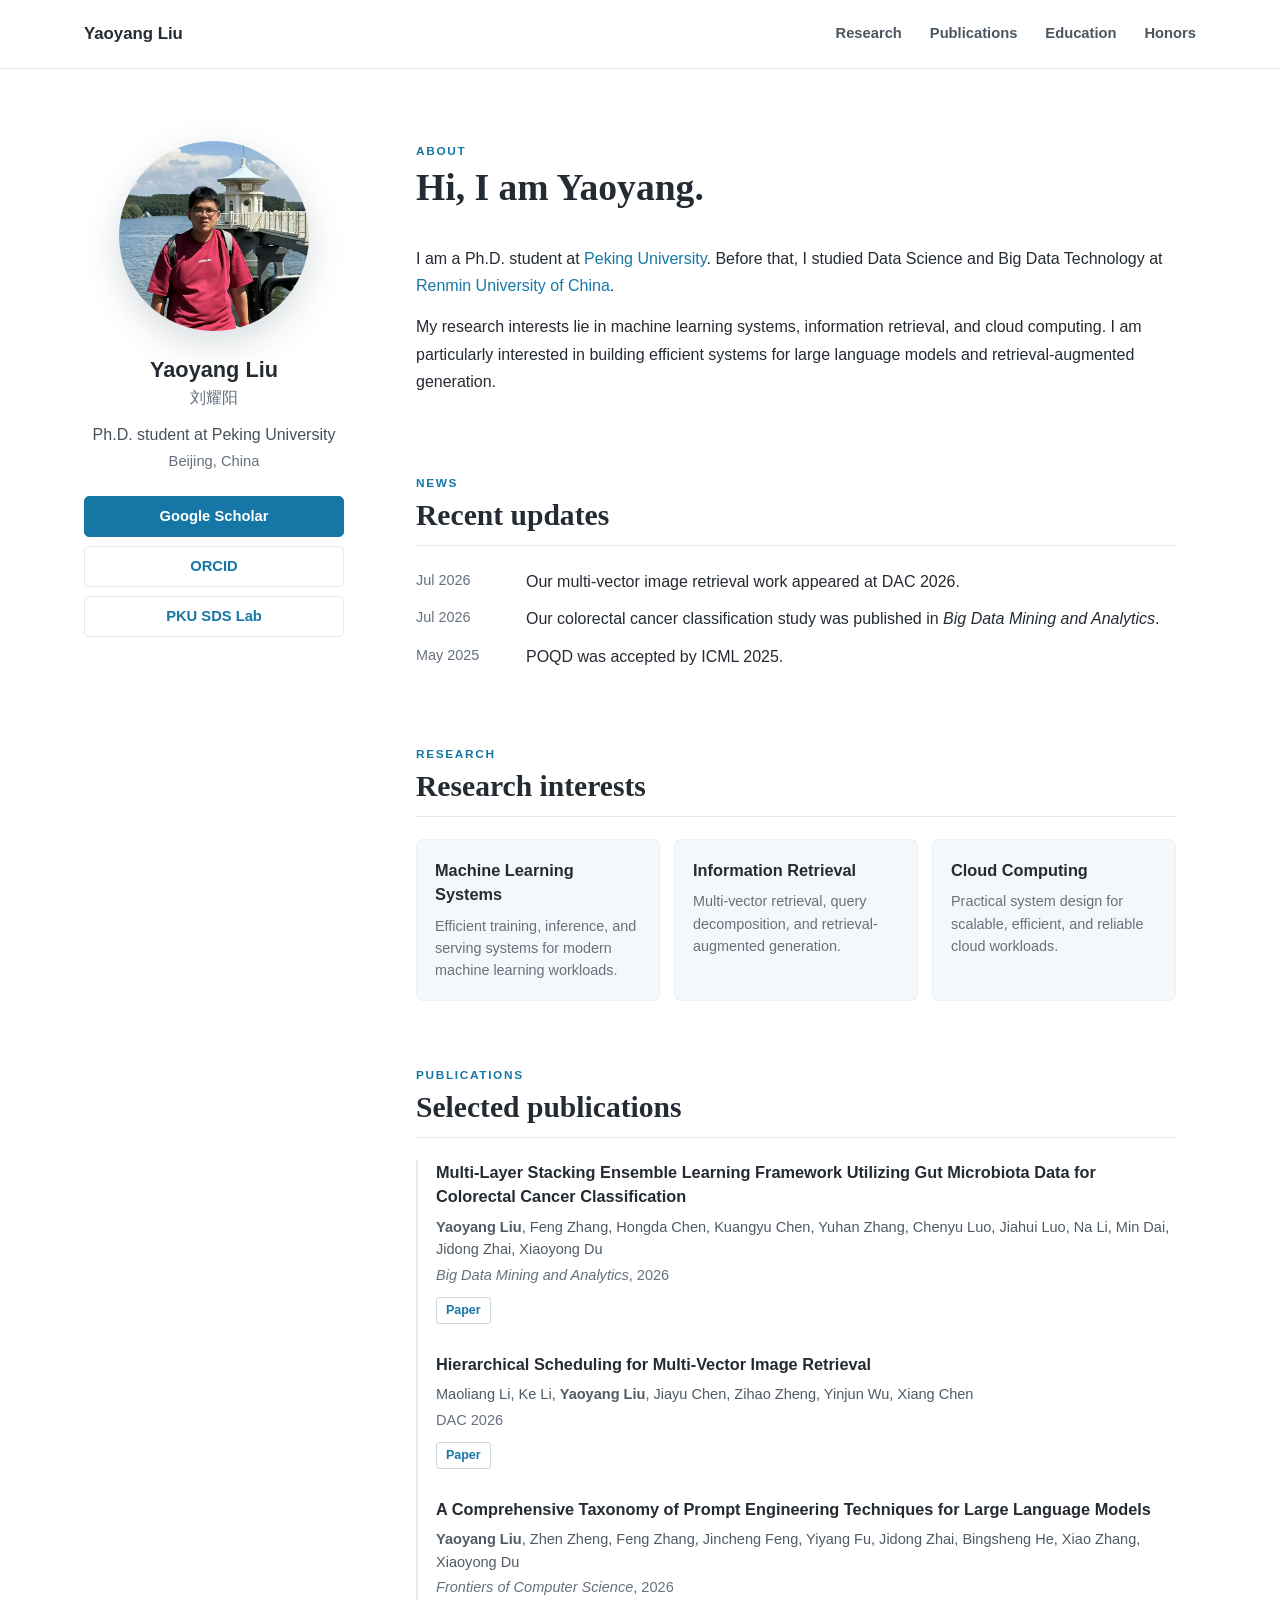
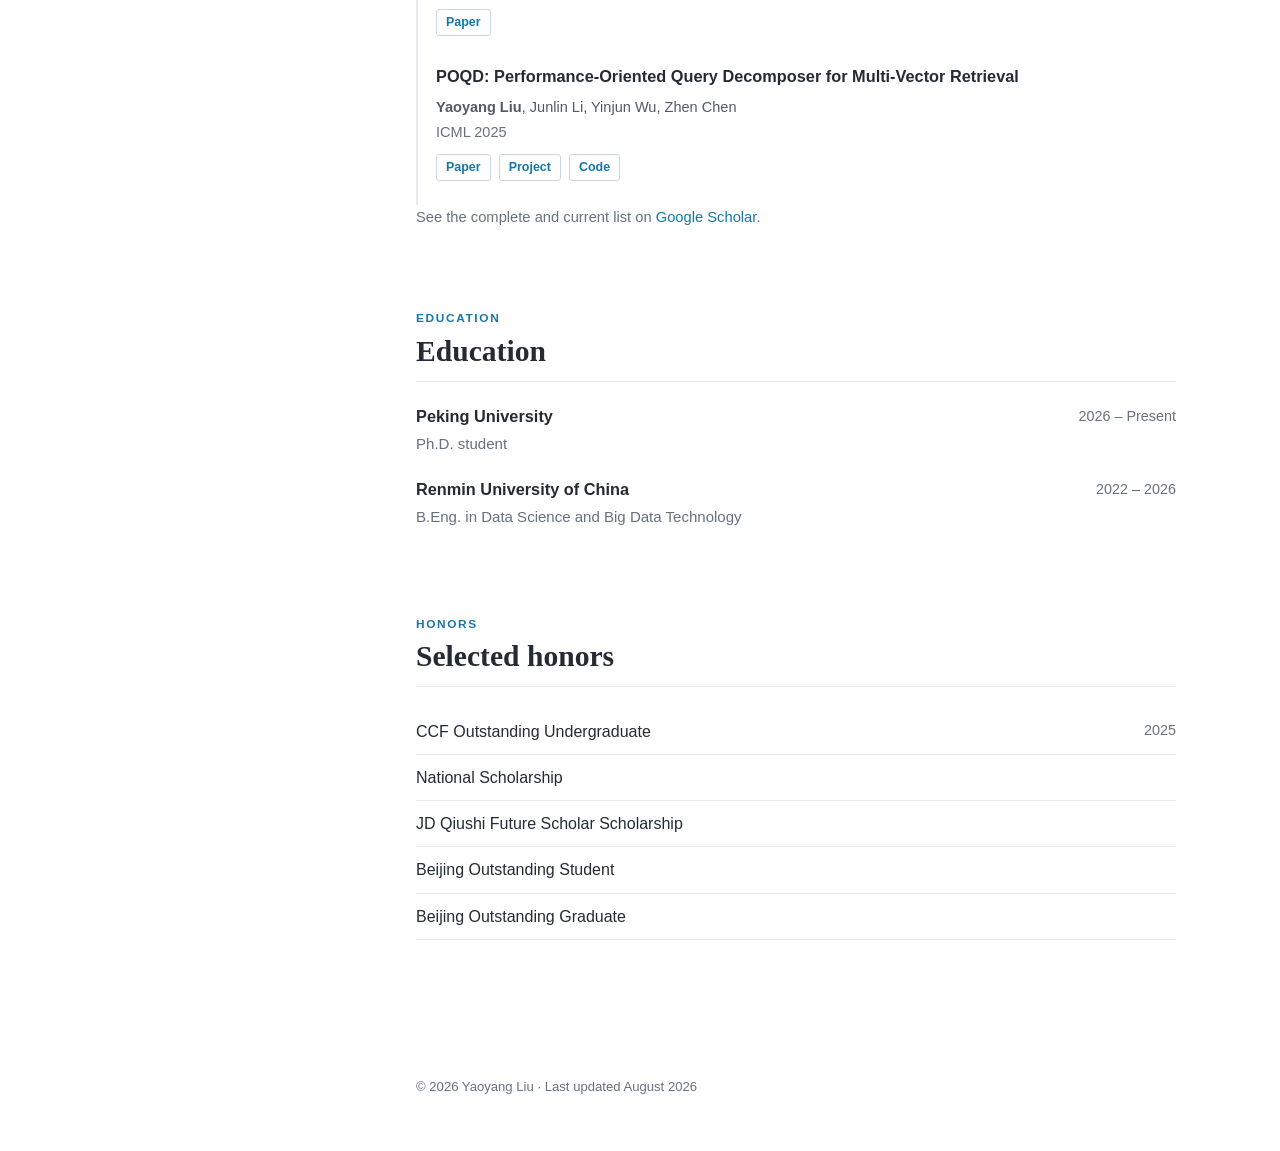
==== index.html @ af5ea815 "Add files via upload" ====
<!doctype html>
<html lang="en">
<head>
  <meta charset="utf-8">
  <meta name="viewport" content="width=device-width, initial-scale=1">
  <meta name="description" content="Yaoyang Liu — Ph.D. student at Peking University working on machine learning systems, information retrieval, and cloud computing.">
  <title>Yaoyang Liu</title>
  <link rel="stylesheet" href="styles.css">
</head>
<body>
  <a class="skip-link" href="#main">Skip to content</a>

  <header class="site-header">
    <nav class="nav" aria-label="Primary navigation">
      <a class="brand" href="#about">Yaoyang Liu</a>
      <div class="nav-links">
        <a href="#research">Research</a>
        <a href="#publications">Publications</a>
        <a href="#education">Education</a>
        <a href="#honors">Honors</a>
      </div>
    </nav>
  </header>

  <div class="layout">
    <aside class="profile" aria-label="Profile">
      <img class="avatar" src="assets/avatar.jpeg" alt="Portrait of Yaoyang Liu">
      <h1>Yaoyang Liu <span lang="zh-CN">刘耀阳</span></h1>
      <p class="role">Ph.D. student at Peking University</p>
      <p class="location">Beijing, China</p>

      <div class="profile-links">
        <a class="primary-link" href="https://scholar.google.com/citations?user=s6sKkKwAAAAJ&amp;hl=en" target="_blank" rel="noopener">Google Scholar</a>
        <a href="https://orcid.org/0009-0001-1572-9713" target="_blank" rel="noopener">ORCID</a>
        <a href="https://github.com/PKU-SDS-lab" target="_blank" rel="noopener">PKU SDS Lab</a>
      </div>
    </aside>

    <main id="main">
      <section id="about">
        <p class="eyebrow">About</p>
        <h2>Hi, I am Yaoyang.</h2>
        <p>
          I am a Ph.D. student at <a href="https://www.pku.edu.cn/" target="_blank" rel="noopener">Peking University</a>.
          Before that, I studied Data Science and Big Data Technology at
          <a href="https://www.ruc.edu.cn/" target="_blank" rel="noopener">Renmin University of China</a>.
        </p>
        <p>
          My research interests lie in machine learning systems, information retrieval, and cloud computing.
          I am particularly interested in building efficient systems for large language models and retrieval-augmented generation.
        </p>
      </section>

      <section id="news">
        <p class="eyebrow">News</p>
        <h2>Recent updates</h2>
        <ul class="news-list">
          <li><time datetime="2026-07">Jul 2026</time><span>Our multi-vector image retrieval work appeared at DAC 2026.</span></li>
          <li><time datetime="2026-07">Jul 2026</time><span>Our colorectal cancer classification study was published in <em>Big Data Mining and Analytics</em>.</span></li>
          <li><time datetime="2025-05">May 2025</time><span>POQD was accepted by ICML 2025.</span></li>
        </ul>
      </section>

      <section id="research">
        <p class="eyebrow">Research</p>
        <h2>Research interests</h2>
        <div class="interest-grid">
          <article>
            <h3>Machine Learning Systems</h3>
            <p>Efficient training, inference, and serving systems for modern machine learning workloads.</p>
          </article>
          <article>
            <h3>Information Retrieval</h3>
            <p>Multi-vector retrieval, query decomposition, and retrieval-augmented generation.</p>
          </article>
          <article>
            <h3>Cloud Computing</h3>
            <p>Practical system design for scalable, efficient, and reliable cloud workloads.</p>
          </article>
        </div>
      </section>

      <section id="publications">
        <p class="eyebrow">Publications</p>
        <h2>Selected publications</h2>

        <article class="publication">
          <h3>Multi-Layer Stacking Ensemble Learning Framework Utilizing Gut Microbiota Data for Colorectal Cancer Classification</h3>
          <p class="authors"><strong>Yaoyang Liu</strong>, Feng Zhang, Hongda Chen, Kuangyu Chen, Yuhan Zhang, Chenyu Luo, Jiahui Luo, Na Li, Min Dai, Jidong Zhai, Xiaoyong Du</p>
          <p class="venue"><em>Big Data Mining and Analytics</em>, 2026</p>
          <div class="paper-links">
            <a href="https://doi.org/10.26599/BDMA.2025.9020088" target="_blank" rel="noopener">Paper</a>
          </div>
        </article>

        <article class="publication">
          <h3>Hierarchical Scheduling for Multi-Vector Image Retrieval</h3>
          <p class="authors">Maoliang Li, Ke Li, <strong>Yaoyang Liu</strong>, Jiayu Chen, Zihao Zheng, Yinjun Wu, Xiang Chen</p>
          <p class="venue">DAC 2026</p>
          <div class="paper-links">
            <a href="https://arxiv.org/abs/2510.08976" target="_blank" rel="noopener">Paper</a>
          </div>
        </article>

        <article class="publication">
          <h3>A Comprehensive Taxonomy of Prompt Engineering Techniques for Large Language Models</h3>
          <p class="authors"><strong>Yaoyang Liu</strong>, Zhen Zheng, Feng Zhang, Jincheng Feng, Yiyang Fu, Jidong Zhai, Bingsheng He, Xiao Zhang, Xiaoyong Du</p>
          <p class="venue"><em>Frontiers of Computer Science</em>, 2026</p>
          <div class="paper-links">
            <a href="https://doi.org/10.1007/s11704-025-50058-z" target="_blank" rel="noopener">Paper</a>
          </div>
        </article>

        <article class="publication">
          <h3>POQD: Performance-Oriented Query Decomposer for Multi-Vector Retrieval</h3>
          <p class="authors"><strong>Yaoyang Liu</strong>, Junlin Li, Yinjun Wu, Zhen Chen</p>
          <p class="venue">ICML 2025</p>
          <div class="paper-links">
            <a href="https://arxiv.org/abs/2505.19189" target="_blank" rel="noopener">Paper</a>
            <a href="https://pku-sds-lab.github.io/POQD/" target="_blank" rel="noopener">Project</a>
            <a href="https://github.com/PKU-SDS-lab/POQD-ICML25" target="_blank" rel="noopener">Code</a>
          </div>
        </article>

        <p class="all-publications">
          See the complete and current list on
          <a href="https://scholar.google.com/citations?user=s6sKkKwAAAAJ&amp;hl=en" target="_blank" rel="noopener">Google Scholar</a>.
        </p>
      </section>

      <section id="education">
        <p class="eyebrow">Education</p>
        <h2>Education</h2>
        <div class="timeline">
          <article>
            <div>
              <h3>Peking University</h3>
              <p>Ph.D. student</p>
            </div>
            <time>2026 – Present</time>
          </article>
          <article>
            <div>
              <h3>Renmin University of China</h3>
              <p>B.Eng. in Data Science and Big Data Technology</p>
            </div>
            <time>2022 – 2026</time>
          </article>
        </div>
      </section>

      <section id="honors">
        <p class="eyebrow">Honors</p>
        <h2>Selected honors</h2>
        <ul class="honor-list">
          <li><span>CCF Outstanding Undergraduate</span><time>2025</time></li>
          <li><span>National Scholarship</span></li>
          <li><span>JD Qiushi Future Scholar Scholarship</span></li>
          <li><span>Beijing Outstanding Student</span></li>
          <li><span>Beijing Outstanding Graduate</span></li>
        </ul>
      </section>
    </main>
  </div>

  <footer>
    <p>© 2026 Yaoyang Liu · Last updated August 2026</p>
  </footer>
</body>
</html>
---- styles.css ----
:root {
  --accent: #1677a6;
  --accent-dark: #0d587d;
  --ink: #252b32;
  --muted: #66717d;
  --line: #e5e9ed;
  --soft: #f5f8fa;
  --page: #ffffff;
  --width: 1160px;
}

* {
  box-sizing: border-box;
}

html {
  scroll-behavior: smooth;
  scroll-padding-top: 90px;
}

body {
  margin: 0;
  color: var(--ink);
  background: var(--page);
  font-family: -apple-system, BlinkMacSystemFont, "Segoe UI", Roboto, Helvetica, Arial, sans-serif;
  font-size: 16px;
  line-height: 1.7;
}

a {
  color: var(--accent);
  text-decoration: none;
}

a:hover,
a:focus-visible {
  color: var(--accent-dark);
  text-decoration: underline;
}

.skip-link {
  position: fixed;
  top: -60px;
  left: 16px;
  z-index: 20;
  padding: 8px 14px;
  color: #fff;
  background: var(--ink);
  border-radius: 4px;
}

.skip-link:focus {
  top: 12px;
}

.site-header {
  position: sticky;
  top: 0;
  z-index: 10;
  background: rgba(255, 255, 255, 0.96);
  border-bottom: 1px solid var(--line);
  backdrop-filter: blur(10px);
}

.nav {
  display: flex;
  align-items: center;
  justify-content: space-between;
  max-width: var(--width);
  min-height: 68px;
  margin: 0 auto;
  padding: 0 24px;
}

.brand {
  color: var(--ink);
  font-size: 1.05rem;
  font-weight: 700;
}

.brand:hover {
  color: var(--accent);
  text-decoration: none;
}

.nav-links {
  display: flex;
  gap: 28px;
}

.nav-links a {
  color: #4b5660;
  font-size: 0.92rem;
  font-weight: 600;
}

.layout {
  display: grid;
  grid-template-columns: 260px minmax(0, 1fr);
  gap: 72px;
  max-width: var(--width);
  margin: 0 auto;
  padding: 72px 24px 40px;
}

.profile {
  position: sticky;
  top: 116px;
  align-self: start;
  text-align: center;
}

.avatar {
  display: block;
  width: 190px;
  height: 190px;
  margin: 0 auto 24px;
  object-fit: cover;
  object-position: center 28%;
  border-radius: 50%;
  box-shadow: 0 12px 36px rgba(31, 60, 80, 0.18);
}

.profile h1 {
  margin: 0;
  font-size: 1.36rem;
  line-height: 1.35;
}

.profile h1 span {
  display: block;
  margin-top: 3px;
  color: var(--muted);
  font-size: 1rem;
  font-weight: 500;
}

.role {
  margin: 14px 0 2px;
  color: #46515c;
  line-height: 1.5;
}

.location {
  margin: 0 0 22px;
  color: var(--muted);
  font-size: 0.92rem;
}

.profile-links {
  display: grid;
  gap: 9px;
}

.profile-links a {
  padding: 7px 12px;
  border: 1px solid var(--line);
  border-radius: 5px;
  font-size: 0.92rem;
  font-weight: 600;
}

.profile-links a:hover {
  background: var(--soft);
  text-decoration: none;
}

.profile-links .primary-link {
  color: #fff;
  background: var(--accent);
  border-color: var(--accent);
}

.profile-links .primary-link:hover {
  color: #fff;
  background: var(--accent-dark);
}

main {
  min-width: 0;
  max-width: 760px;
}

section {
  padding: 0 0 58px;
}

section + section {
  padding-top: 6px;
}

.eyebrow {
  margin: 0 0 4px;
  color: var(--accent);
  font-size: 0.74rem;
  font-weight: 800;
  letter-spacing: 0.14em;
  text-transform: uppercase;
}

h2 {
  margin: 0 0 22px;
  padding-bottom: 11px;
  border-bottom: 1px solid var(--line);
  font-family: Georgia, "Times New Roman", serif;
  font-size: 1.85rem;
  font-weight: 600;
  line-height: 1.25;
}

h3 {
  margin: 0;
  color: var(--ink);
  font-size: 1.02rem;
  line-height: 1.5;
}

main > section:first-child h2 {
  border-bottom: 0;
  font-size: 2.35rem;
}

main p {
  margin: 0 0 14px;
}

.news-list,
.honor-list {
  margin: 0;
  padding: 0;
  list-style: none;
}

.news-list li {
  display: grid;
  grid-template-columns: 92px 1fr;
  gap: 18px;
  margin-bottom: 10px;
}

.news-list time,
.timeline time,
.honor-list time {
  color: var(--muted);
  font-size: 0.9rem;
  white-space: nowrap;
}

.interest-grid {
  display: grid;
  grid-template-columns: repeat(3, 1fr);
  gap: 14px;
}

.interest-grid article {
  padding: 18px;
  background: var(--soft);
  border: 1px solid #edf0f2;
  border-radius: 7px;
}

.interest-grid p {
  margin: 8px 0 0;
  color: var(--muted);
  font-size: 0.9rem;
  line-height: 1.55;
}

.publication {
  padding: 0 0 24px 18px;
  border-left: 2px solid var(--line);
}

.publication + .publication {
  padding-top: 4px;
}

.publication:hover {
  border-left-color: var(--accent);
}

.authors {
  margin: 7px 0 2px;
  color: #505b65;
  font-size: 0.91rem;
  line-height: 1.55;
}

.venue {
  margin: 0;
  color: var(--muted);
  font-size: 0.91rem;
}

.paper-links {
  display: flex;
  gap: 8px;
  margin-top: 9px;
}

.paper-links a {
  padding: 2px 9px;
  border: 1px solid #cbd8df;
  border-radius: 3px;
  font-size: 0.78rem;
  font-weight: 700;
}

.paper-links a:hover {
  background: var(--soft);
  text-decoration: none;
}

.all-publications {
  color: var(--muted);
  font-size: 0.92rem;
}

.timeline article {
  display: flex;
  justify-content: space-between;
  gap: 24px;
  padding: 0 0 20px;
}

.timeline p {
  margin: 3px 0 0;
  color: var(--muted);
  font-size: 0.94rem;
}

.honor-list li {
  display: flex;
  justify-content: space-between;
  gap: 20px;
  padding: 9px 0;
  border-bottom: 1px solid var(--line);
}

footer {
  max-width: var(--width);
  margin: 0 auto;
  padding: 25px 24px 40px 356px;
  color: var(--muted);
  font-size: 0.82rem;
}

@media (max-width: 850px) {
  .nav {
    align-items: flex-start;
    gap: 12px;
    padding-top: 18px;
    padding-bottom: 16px;
  }

  .nav-links {
    flex-wrap: wrap;
    justify-content: flex-end;
    gap: 8px 18px;
  }

  .layout {
    grid-template-columns: 1fr;
    gap: 54px;
    padding-top: 48px;
  }

  .profile {
    position: static;
    max-width: 310px;
    margin: 0 auto;
  }

  main {
    max-width: none;
  }

  footer {
    padding-left: 24px;
    text-align: center;
  }
}

@media (max-width: 620px) {
  html {
    scroll-padding-top: 135px;
  }

  .nav {
    display: block;
  }

  .nav-links {
    justify-content: flex-start;
    margin-top: 10px;
  }

  .layout {
    padding-right: 18px;
    padding-left: 18px;
  }

  .interest-grid {
    grid-template-columns: 1fr;
  }

  .news-list li {
    grid-template-columns: 1fr;
    gap: 0;
    margin-bottom: 16px;
  }

  .timeline article,
  .honor-list li {
    display: block;
  }

  .timeline time,
  .honor-list time {
    display: block;
    margin-top: 3px;
  }
}
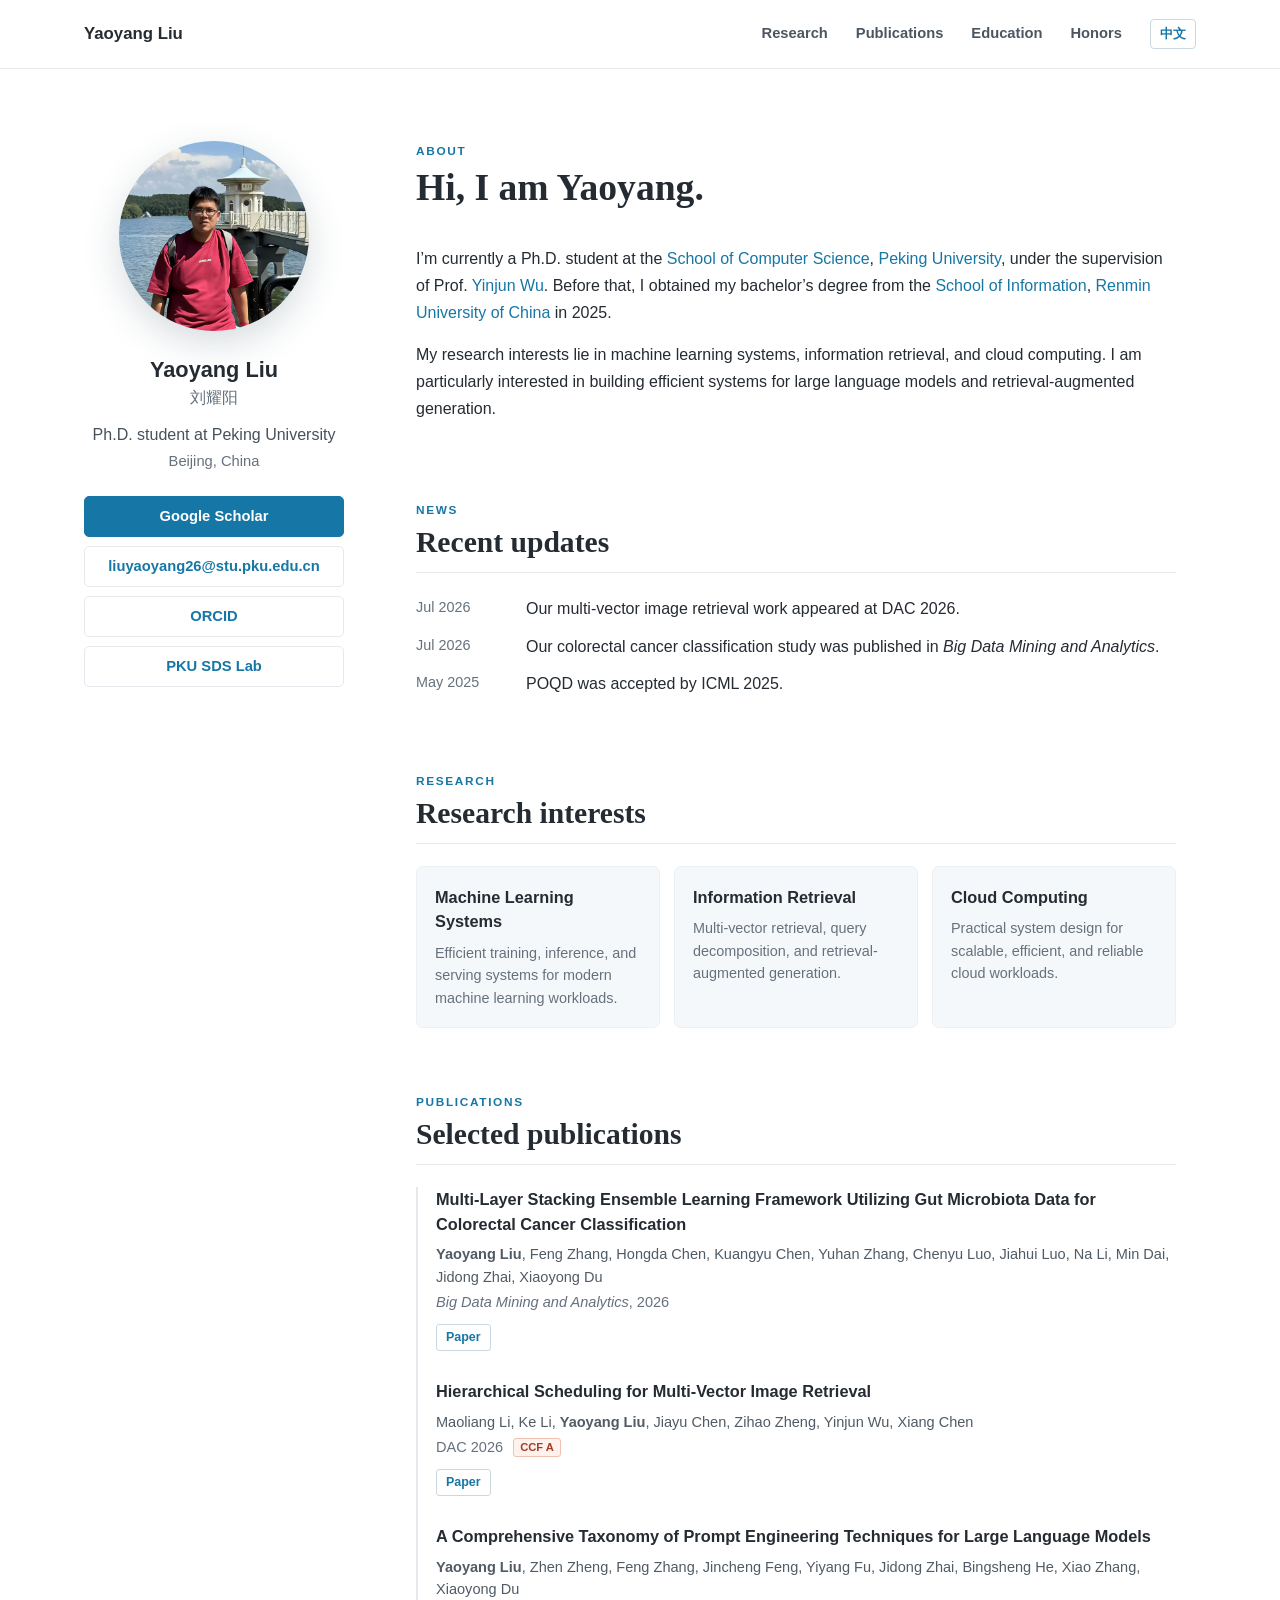
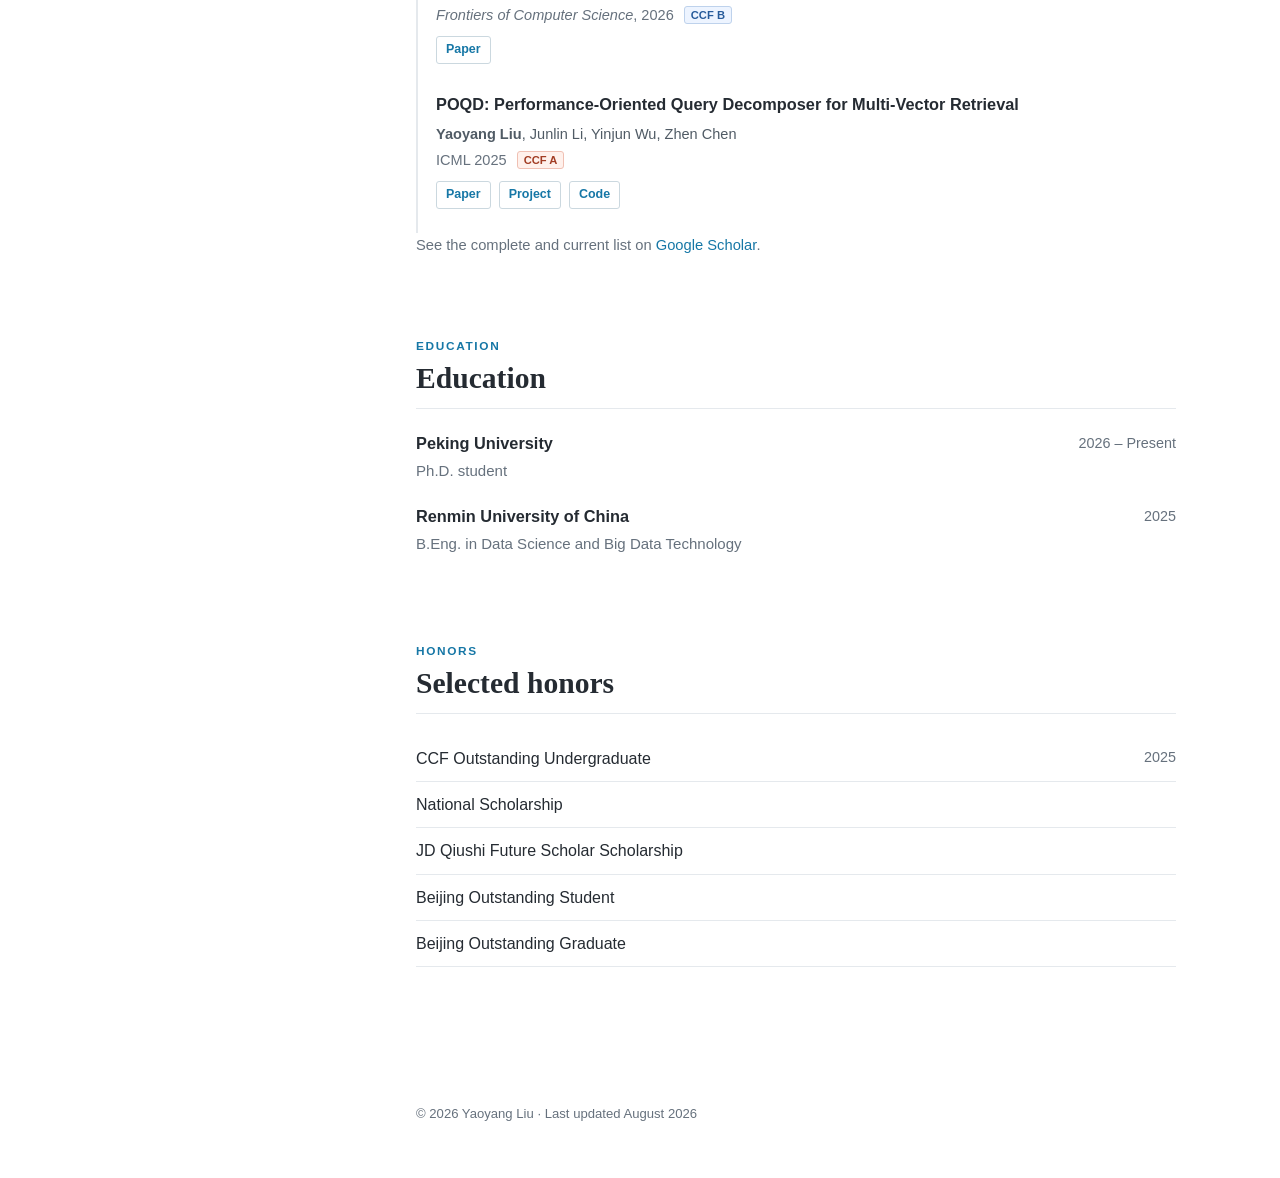
==== commit 7323e120: "Add files via upload" ====
--- a/index.html
+++ b/index.html
@@ -3,21 +3,61 @@
 <head>
   <meta charset="utf-8">
   <meta name="viewport" content="width=device-width, initial-scale=1">
-  <meta name="description" content="Yaoyang Liu — Ph.D. student at Peking University working on machine learning systems, information retrieval, and cloud computing.">
-  <title>Yaoyang Liu</title>
+  <meta name="description" content="Yaoyang Liu (刘耀阳) is a Ph.D. student at Peking University, supervised by Prof. Yinjun Wu, researching machine learning systems, information retrieval, RAG, and cloud computing.">
+  <meta name="robots" content="index, follow">
+  <link rel="canonical" href="https://liuyaoyang04.github.io/">
+  <meta property="og:type" content="profile">
+  <meta property="og:title" content="Yaoyang Liu (刘耀阳) | Peking University">
+  <meta property="og:description" content="Ph.D. student at Peking University, supervised by Prof. Yinjun Wu, researching machine learning systems, information retrieval, RAG, and cloud computing.">
+  <meta property="og:url" content="https://liuyaoyang04.github.io/">
+  <meta property="og:image" content="https://liuyaoyang04.github.io/assets/avatar.jpeg">
+  <meta name="twitter:card" content="summary">
+  <title>Yaoyang Liu (刘耀阳) | Peking University</title>
   <link rel="stylesheet" href="styles.css">
+  <script type="application/ld+json">
+  {
+    "@context": "https://schema.org",
+    "@type": "ProfilePage",
+    "dateCreated": "2026-08-21",
+    "dateModified": "2026-08-21",
+    "mainEntity": {
+      "@type": "Person",
+      "name": "Yaoyang Liu",
+      "alternateName": "刘耀阳",
+      "url": "https://liuyaoyang04.github.io/",
+      "image": "https://liuyaoyang04.github.io/assets/avatar.jpeg",
+      "description": "Ph.D. student at Peking University, supervised by Prof. Yinjun Wu, researching machine learning systems, information retrieval, RAG, and cloud computing.",
+      "email": "liuyaoyang26@stu.pku.edu.cn",
+      "affiliation": {
+        "@type": "CollegeOrUniversity",
+        "name": "Peking University",
+        "url": "https://www.pku.edu.cn/"
+      },
+      "alumniOf": {
+        "@type": "CollegeOrUniversity",
+        "name": "Renmin University of China",
+        "url": "https://www.ruc.edu.cn/"
+      },
+      "sameAs": [
+        "https://scholar.google.com/citations?user=s6sKkKwAAAAJ",
+        "https://orcid.org/0009-0001-1572-9713"
+      ]
+    }
+  }
+  </script>
 </head>
 <body>
-  <a class="skip-link" href="#main">Skip to content</a>
+  <a class="skip-link" href="#main" data-zh="跳到正文">Skip to content</a>
 
   <header class="site-header">
     <nav class="nav" aria-label="Primary navigation">
       <a class="brand" href="#about">Yaoyang Liu</a>
       <div class="nav-links">
-        <a href="#research">Research</a>
-        <a href="#publications">Publications</a>
-        <a href="#education">Education</a>
-        <a href="#honors">Honors</a>
+        <a href="#research" data-zh="研究">Research</a>
+        <a href="#publications" data-zh="论文">Publications</a>
+        <a href="#education" data-zh="教育经历">Education</a>
+        <a href="#honors" data-zh="荣誉">Honors</a>
+        <button id="language-toggle" class="language-toggle" type="button" aria-label="切换到中文">中文</button>
       </div>
     </nav>
   </header>
@@ -26,145 +66,178 @@
     <aside class="profile" aria-label="Profile">
       <img class="avatar" src="assets/avatar.jpeg" alt="Portrait of Yaoyang Liu">
       <h1>Yaoyang Liu <span lang="zh-CN">刘耀阳</span></h1>
-      <p class="role">Ph.D. student at Peking University</p>
-      <p class="location">Beijing, China</p>
+      <p class="role" data-zh="北京大学博士研究生">Ph.D. student at Peking University</p>
+      <p class="location" data-zh="中国 · 北京">Beijing, China</p>
 
       <div class="profile-links">
         <a class="primary-link" href="https://scholar.google.com/citations?user=s6sKkKwAAAAJ&amp;hl=en" target="_blank" rel="noopener">Google Scholar</a>
+        <a href="mailto:liuyaoyang26@stu.pku.edu.cn">liuyaoyang26@stu.pku.edu.cn</a>
         <a href="https://orcid.org/0009-0001-1572-9713" target="_blank" rel="noopener">ORCID</a>
-        <a href="https://github.com/PKU-SDS-lab" target="_blank" rel="noopener">PKU SDS Lab</a>
+        <a href="https://github.com/PKU-SDS-lab" target="_blank" rel="noopener" data-zh="北大 SDS 实验室">PKU SDS Lab</a>
       </div>
     </aside>
 
     <main id="main">
       <section id="about">
-        <p class="eyebrow">About</p>
-        <h2>Hi, I am Yaoyang.</h2>
-        <p>
-          I am a Ph.D. student at <a href="https://www.pku.edu.cn/" target="_blank" rel="noopener">Peking University</a>.
-          Before that, I studied Data Science and Big Data Technology at
-          <a href="https://www.ruc.edu.cn/" target="_blank" rel="noopener">Renmin University of China</a>.
-        </p>
-        <p>
-          My research interests lie in machine learning systems, information retrieval, and cloud computing.
-          I am particularly interested in building efficient systems for large language models and retrieval-augmented generation.
-        </p>
+        <p class="eyebrow" data-zh="简介">About</p>
+        <h2 data-zh="你好，我是刘耀阳。">Hi, I am Yaoyang.</h2>
+        <div data-lang="en">
+          <p>
+            I’m currently a Ph.D. student at the <a href="https://cs.pku.edu.cn/" target="_blank" rel="noopener">School of Computer Science</a>,
+            <a href="https://www.pku.edu.cn/" target="_blank" rel="noopener">Peking University</a>, under the supervision of Prof.
+            <a href="https://wuyinjun-1993.github.io/" target="_blank" rel="noopener">Yinjun Wu</a>.
+            Before that, I obtained my bachelor’s degree from the <a href="http://info.ruc.edu.cn/index.htm" target="_blank" rel="noopener">School of Information</a>,
+            <a href="https://en.ruc.edu.cn/" target="_blank" rel="noopener">Renmin University of China</a> in 2025.
+          </p>
+          <p>
+            My research interests lie in machine learning systems, information retrieval, and cloud computing.
+            I am particularly interested in building efficient systems for large language models and retrieval-augmented generation.
+          </p>
+        </div>
+        <div data-lang="zh" hidden>
+          <p>
+            我目前是<a href="https://www.pku.edu.cn/" target="_blank" rel="noopener">北京大学</a><a href="https://cs.pku.edu.cn/" target="_blank" rel="noopener">计算机学院</a>博士研究生，
+            导师为<a href="https://wuyinjun-1993.github.io/" target="_blank" rel="noopener">吴垠鋆教授</a>。
+            此前，我于 2025 年在<a href="http://info.ruc.edu.cn/index.htm" target="_blank" rel="noopener">中国人民大学信息学院</a>获得学士学位。
+          </p>
+          <p>我的研究兴趣包括机器学习系统、信息检索和云计算，尤其关注大语言模型与检索增强生成系统的高效设计。</p>
+        </div>
       </section>
 
       <section id="news">
-        <p class="eyebrow">News</p>
-        <h2>Recent updates</h2>
+        <p class="eyebrow" data-zh="动态">News</p>
+        <h2 data-zh="近期动态">Recent updates</h2>
         <ul class="news-list">
-          <li><time datetime="2026-07">Jul 2026</time><span>Our multi-vector image retrieval work appeared at DAC 2026.</span></li>
-          <li><time datetime="2026-07">Jul 2026</time><span>Our colorectal cancer classification study was published in <em>Big Data Mining and Analytics</em>.</span></li>
-          <li><time datetime="2025-05">May 2025</time><span>POQD was accepted by ICML 2025.</span></li>
+          <li><time datetime="2026-07" data-zh="2026 年 7 月">Jul 2026</time><span data-zh="多向量图像检索工作发表于 DAC 2026。">Our multi-vector image retrieval work appeared at DAC 2026.</span></li>
+          <li><time datetime="2026-07" data-zh="2026 年 7 月">Jul 2026</time><span data-zh="结直肠癌分类研究发表于《Big Data Mining and Analytics》。">Our colorectal cancer classification study was published in <em>Big Data Mining and Analytics</em>.</span></li>
+          <li><time datetime="2025-05" data-zh="2025 年 5 月">May 2025</time><span data-zh="POQD 被 ICML 2025 接收。">POQD was accepted by ICML 2025.</span></li>
         </ul>
       </section>
 
       <section id="research">
-        <p class="eyebrow">Research</p>
-        <h2>Research interests</h2>
+        <p class="eyebrow" data-zh="研究">Research</p>
+        <h2 data-zh="研究方向">Research interests</h2>
         <div class="interest-grid">
           <article>
-            <h3>Machine Learning Systems</h3>
-            <p>Efficient training, inference, and serving systems for modern machine learning workloads.</p>
-          </article>
-          <article>
-            <h3>Information Retrieval</h3>
-            <p>Multi-vector retrieval, query decomposition, and retrieval-augmented generation.</p>
-          </article>
-          <article>
-            <h3>Cloud Computing</h3>
-            <p>Practical system design for scalable, efficient, and reliable cloud workloads.</p>
+            <h3 data-zh="机器学习系统">Machine Learning Systems</h3>
+            <p data-zh="面向现代机器学习工作负载的高效训练、推理与服务系统。">Efficient training, inference, and serving systems for modern machine learning workloads.</p>
+          </article>
+          <article>
+            <h3 data-zh="信息检索">Information Retrieval</h3>
+            <p data-zh="多向量检索、查询分解与检索增强生成。">Multi-vector retrieval, query decomposition, and retrieval-augmented generation.</p>
+          </article>
+          <article>
+            <h3 data-zh="云计算">Cloud Computing</h3>
+            <p data-zh="面向可扩展、高效且可靠云工作负载的实用系统设计。">Practical system design for scalable, efficient, and reliable cloud workloads.</p>
           </article>
         </div>
       </section>
 
       <section id="publications">
-        <p class="eyebrow">Publications</p>
-        <h2>Selected publications</h2>
+        <p class="eyebrow" data-zh="学术论文">Publications</p>
+        <h2 data-zh="代表性论文">Selected publications</h2>
 
         <article class="publication">
           <h3>Multi-Layer Stacking Ensemble Learning Framework Utilizing Gut Microbiota Data for Colorectal Cancer Classification</h3>
           <p class="authors"><strong>Yaoyang Liu</strong>, Feng Zhang, Hongda Chen, Kuangyu Chen, Yuhan Zhang, Chenyu Luo, Jiahui Luo, Na Li, Min Dai, Jidong Zhai, Xiaoyong Du</p>
           <p class="venue"><em>Big Data Mining and Analytics</em>, 2026</p>
           <div class="paper-links">
-            <a href="https://doi.org/10.26599/BDMA.2025.9020088" target="_blank" rel="noopener">Paper</a>
+            <a href="https://doi.org/10.26599/BDMA.2025.9020088" target="_blank" rel="noopener" data-zh="论文">Paper</a>
           </div>
         </article>
 
         <article class="publication">
           <h3>Hierarchical Scheduling for Multi-Vector Image Retrieval</h3>
           <p class="authors">Maoliang Li, Ke Li, <strong>Yaoyang Liu</strong>, Jiayu Chen, Zihao Zheng, Yinjun Wu, Xiang Chen</p>
-          <p class="venue">DAC 2026</p>
-          <div class="paper-links">
-            <a href="https://arxiv.org/abs/2510.08976" target="_blank" rel="noopener">Paper</a>
+          <p class="venue">DAC 2026 <span class="ccf-badge ccf-a">CCF A</span></p>
+          <div class="paper-links">
+            <a href="https://arxiv.org/abs/2510.08976" target="_blank" rel="noopener" data-zh="论文">Paper</a>
           </div>
         </article>
 
         <article class="publication">
           <h3>A Comprehensive Taxonomy of Prompt Engineering Techniques for Large Language Models</h3>
           <p class="authors"><strong>Yaoyang Liu</strong>, Zhen Zheng, Feng Zhang, Jincheng Feng, Yiyang Fu, Jidong Zhai, Bingsheng He, Xiao Zhang, Xiaoyong Du</p>
-          <p class="venue"><em>Frontiers of Computer Science</em>, 2026</p>
-          <div class="paper-links">
-            <a href="https://doi.org/10.1007/s11704-025-50058-z" target="_blank" rel="noopener">Paper</a>
+          <p class="venue"><em>Frontiers of Computer Science</em>, 2026 <span class="ccf-badge ccf-b">CCF B</span></p>
+          <div class="paper-links">
+            <a href="https://doi.org/10.1007/s11704-025-50058-z" target="_blank" rel="noopener" data-zh="论文">Paper</a>
           </div>
         </article>
 
         <article class="publication">
           <h3>POQD: Performance-Oriented Query Decomposer for Multi-Vector Retrieval</h3>
           <p class="authors"><strong>Yaoyang Liu</strong>, Junlin Li, Yinjun Wu, Zhen Chen</p>
-          <p class="venue">ICML 2025</p>
-          <div class="paper-links">
-            <a href="https://arxiv.org/abs/2505.19189" target="_blank" rel="noopener">Paper</a>
-            <a href="https://pku-sds-lab.github.io/POQD/" target="_blank" rel="noopener">Project</a>
-            <a href="https://github.com/PKU-SDS-lab/POQD-ICML25" target="_blank" rel="noopener">Code</a>
+          <p class="venue">ICML 2025 <span class="ccf-badge ccf-a">CCF A</span></p>
+          <div class="paper-links">
+            <a href="https://arxiv.org/abs/2505.19189" target="_blank" rel="noopener" data-zh="论文">Paper</a>
+            <a href="https://pku-sds-lab.github.io/POQD/" target="_blank" rel="noopener" data-zh="项目">Project</a>
+            <a href="https://github.com/PKU-SDS-lab/POQD-ICML25" target="_blank" rel="noopener" data-zh="代码">Code</a>
           </div>
         </article>
 
         <p class="all-publications">
-          See the complete and current list on
-          <a href="https://scholar.google.com/citations?user=s6sKkKwAAAAJ&amp;hl=en" target="_blank" rel="noopener">Google Scholar</a>.
+          <span data-lang="en">See the complete and current list on <a href="https://scholar.google.com/citations?user=s6sKkKwAAAAJ&amp;hl=en" target="_blank" rel="noopener">Google Scholar</a>.</span>
+          <span data-lang="zh" hidden>完整且最新的论文列表请见 <a href="https://scholar.google.com/citations?user=s6sKkKwAAAAJ&amp;hl=zh-CN" target="_blank" rel="noopener">Google Scholar</a>。</span>
         </p>
       </section>
 
       <section id="education">
-        <p class="eyebrow">Education</p>
-        <h2>Education</h2>
+        <p class="eyebrow" data-zh="教育经历">Education</p>
+        <h2 data-zh="教育经历">Education</h2>
         <div class="timeline">
           <article>
             <div>
-              <h3>Peking University</h3>
-              <p>Ph.D. student</p>
+              <h3 data-zh="北京大学">Peking University</h3>
+              <p data-zh="博士研究生">Ph.D. student</p>
             </div>
-            <time>2026 – Present</time>
+            <time data-zh="2026 – 至今">2026 – Present</time>
           </article>
           <article>
             <div>
-              <h3>Renmin University of China</h3>
-              <p>B.Eng. in Data Science and Big Data Technology</p>
+              <h3 data-zh="中国人民大学">Renmin University of China</h3>
+              <p data-zh="数据科学与大数据技术工学学士">B.Eng. in Data Science and Big Data Technology</p>
             </div>
-            <time>2022 – 2026</time>
+            <time>2025</time>
           </article>
         </div>
       </section>
 
       <section id="honors">
-        <p class="eyebrow">Honors</p>
-        <h2>Selected honors</h2>
+        <p class="eyebrow" data-zh="荣誉">Honors</p>
+        <h2 data-zh="代表性荣誉">Selected honors</h2>
         <ul class="honor-list">
-          <li><span>CCF Outstanding Undergraduate</span><time>2025</time></li>
-          <li><span>National Scholarship</span></li>
-          <li><span>JD Qiushi Future Scholar Scholarship</span></li>
-          <li><span>Beijing Outstanding Student</span></li>
-          <li><span>Beijing Outstanding Graduate</span></li>
+          <li><span data-zh="CCF 优秀大学生">CCF Outstanding Undergraduate</span><time>2025</time></li>
+          <li><span data-zh="国家奖学金">National Scholarship</span></li>
+          <li><span data-zh="京东求是未来学者奖学金">JD Qiushi Future Scholar Scholarship</span></li>
+          <li><span data-zh="北京市三好学生">Beijing Outstanding Student</span></li>
+          <li><span data-zh="北京市优秀毕业生">Beijing Outstanding Graduate</span></li>
         </ul>
       </section>
     </main>
   </div>
 
   <footer>
-    <p>© 2026 Yaoyang Liu · Last updated August 2026</p>
+    <p data-zh="© 2026 刘耀阳 · 最后更新于 2026 年 8 月">© 2026 Yaoyang Liu · Last updated August 2026</p>
   </footer>
+  <script>
+    const toggle = document.querySelector("#language-toggle");
+    const translated = [...document.querySelectorAll("[data-zh]")].map(element => [element, element.innerHTML]);
+
+    function setLanguage(language) {
+      const isChinese = language === "zh";
+      document.documentElement.lang = isChinese ? "zh-CN" : "en";
+      translated.forEach(([element, english]) => element.innerHTML = isChinese ? element.dataset.zh : english);
+      document.querySelectorAll("[data-lang]").forEach(element => element.hidden = element.dataset.lang !== language);
+      toggle.textContent = isChinese ? "EN" : "中文";
+      toggle.setAttribute("aria-label", isChinese ? "Switch to English" : "切换到中文");
+      document.title = isChinese ? "刘耀阳（Yaoyang Liu）｜北京大学" : "Yaoyang Liu (刘耀阳) | Peking University";
+      try { localStorage.setItem("language", language); } catch {}
+    }
+
+    toggle.addEventListener("click", () => setLanguage(document.documentElement.lang === "en" ? "zh" : "en"));
+    let savedLanguage = "en";
+    try { savedLanguage = localStorage.getItem("language") || "en"; } catch {}
+    setLanguage(savedLanguage === "zh" ? "zh" : "en");
+  </script>
 </body>
 </html>
--- a/styles.css
+++ b/styles.css
@@ -85,6 +85,7 @@
 
 .nav-links {
   display: flex;
+  align-items: center;
   gap: 28px;
 }
 
@@ -92,6 +93,25 @@
   color: #4b5660;
   font-size: 0.92rem;
   font-weight: 600;
+}
+
+.language-toggle {
+  padding: 3px 9px;
+  color: var(--accent);
+  background: transparent;
+  border: 1px solid #cbd8df;
+  border-radius: 4px;
+  font: inherit;
+  font-size: 0.82rem;
+  font-weight: 700;
+  cursor: pointer;
+}
+
+.language-toggle:hover,
+.language-toggle:focus-visible {
+  color: #fff;
+  background: var(--accent);
+  border-color: var(--accent);
 }
 
 .layout {
@@ -158,6 +178,7 @@
   border-radius: 5px;
   font-size: 0.92rem;
   font-weight: 600;
+  overflow-wrap: anywhere;
 }
 
 .profile-links a:hover {
@@ -292,6 +313,31 @@
   font-size: 0.91rem;
 }
 
+.ccf-badge {
+  display: inline-block;
+  margin-left: 6px;
+  padding: 0 6px;
+  border: 1px solid;
+  border-radius: 3px;
+  font-size: 0.7rem;
+  font-weight: 800;
+  font-style: normal;
+  line-height: 1.5;
+  vertical-align: 1px;
+}
+
+.ccf-a {
+  color: #a23d24;
+  background: #fff1ec;
+  border-color: #f0c0b3;
+}
+
+.ccf-b {
+  color: #285c9b;
+  background: #edf4ff;
+  border-color: #bed2ec;
+}
+
 .paper-links {
   display: flex;
   gap: 8px;
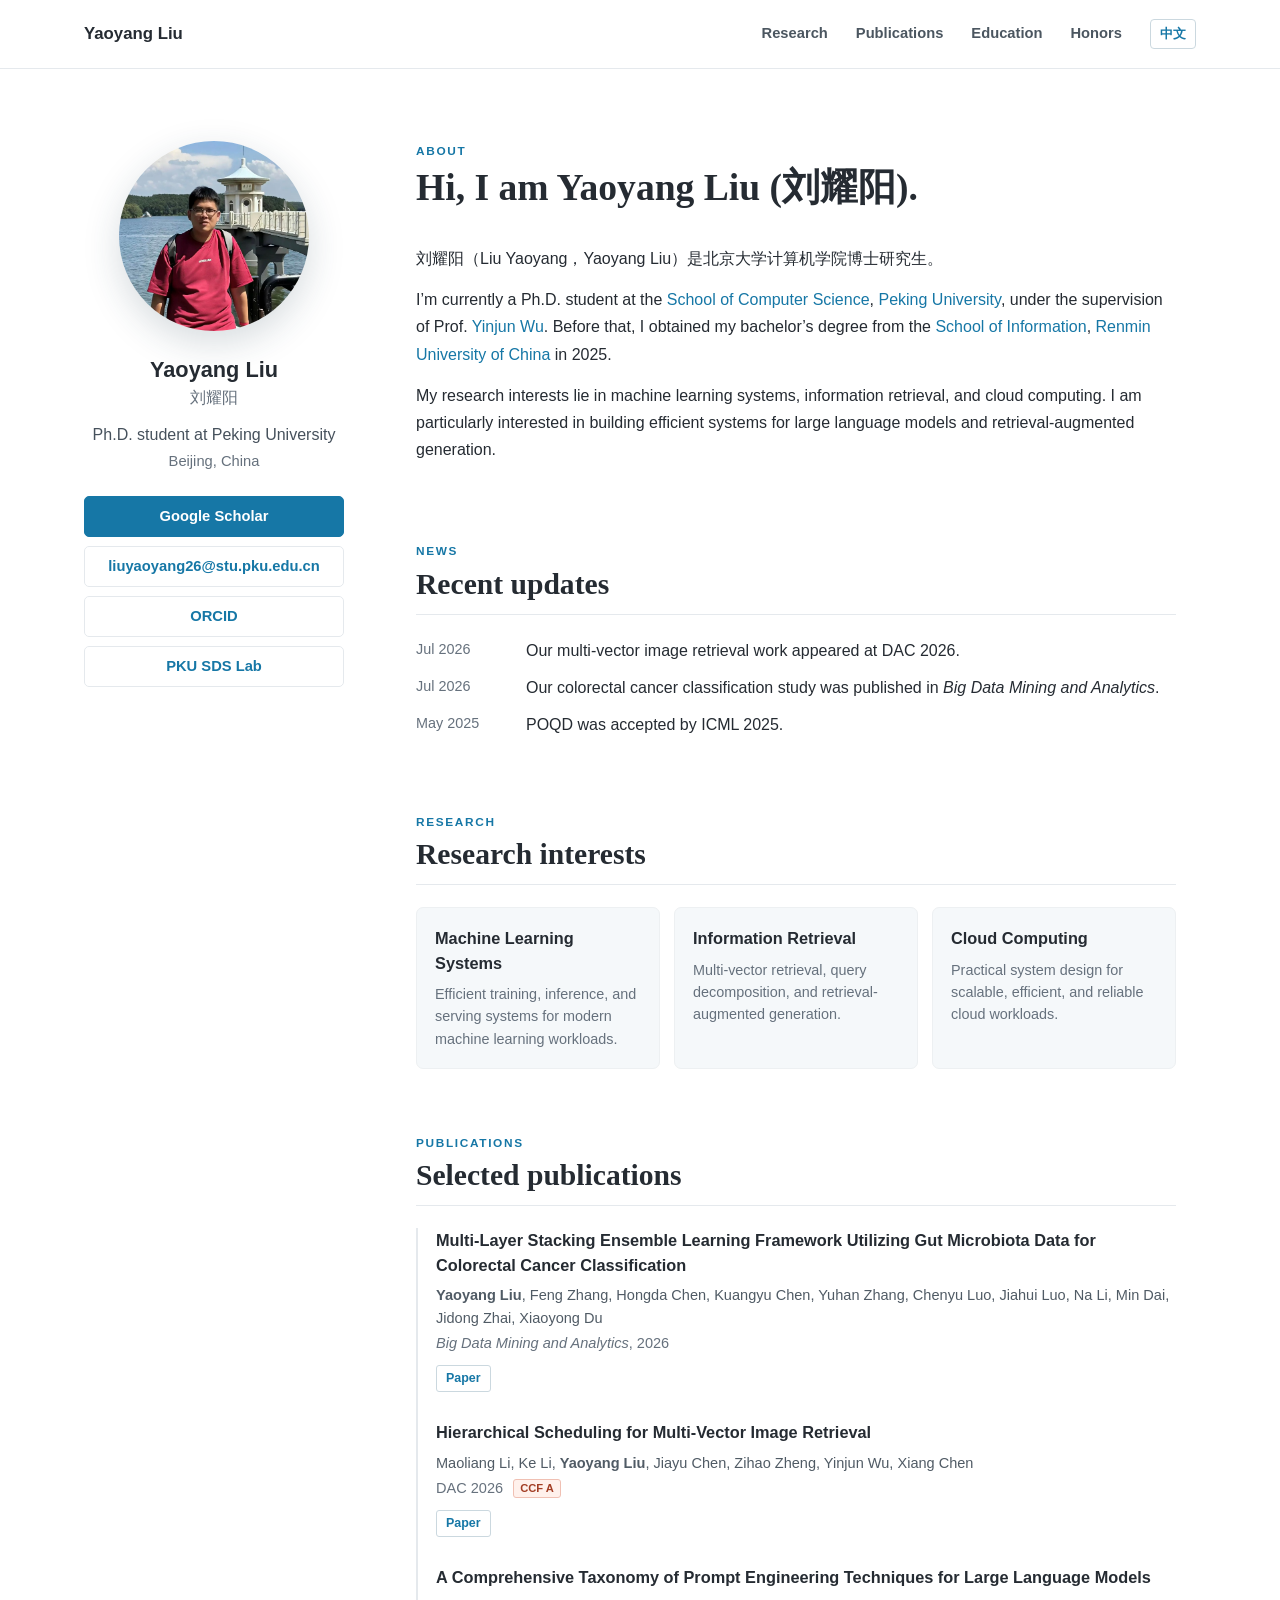
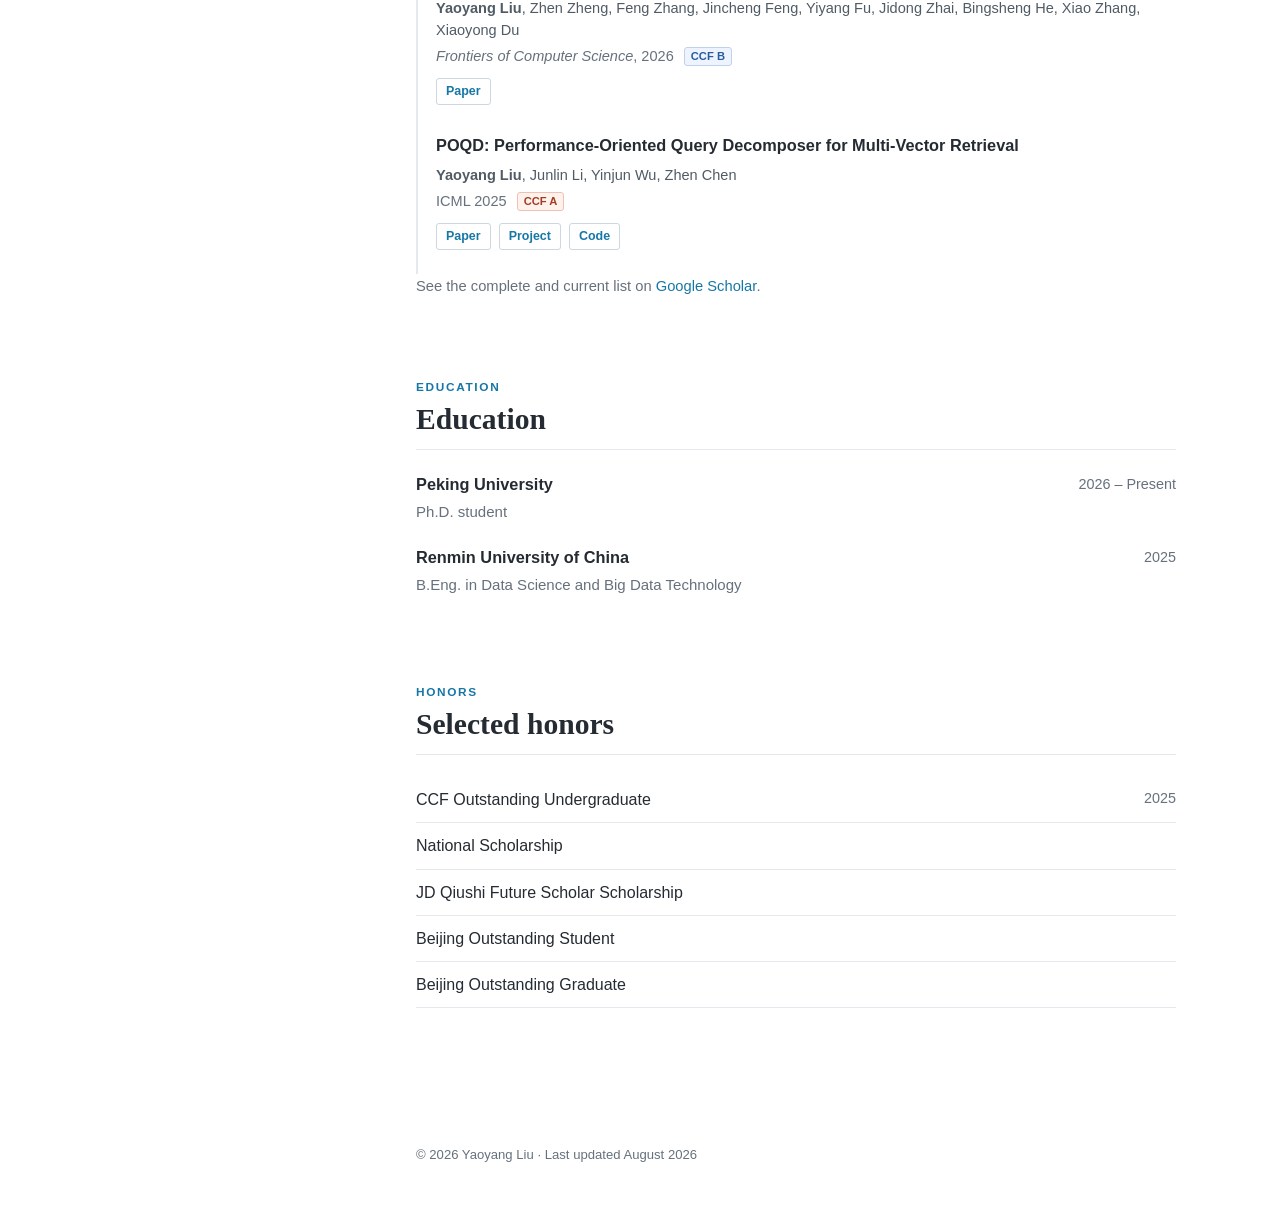
==== commit b26ff8eb: "Improve personal site search identity" ====
--- a/index.html
+++ b/index.html
@@ -3,17 +3,28 @@
 <head>
   <meta charset="utf-8">
   <meta name="viewport" content="width=device-width, initial-scale=1">
-  <meta name="description" content="Yaoyang Liu (刘耀阳) is a Ph.D. student at Peking University, supervised by Prof. Yinjun Wu, researching machine learning systems, information retrieval, RAG, and cloud computing.">
+  <meta name="description" content="刘耀阳（Liu Yaoyang，Yaoyang Liu）是北京大学计算机学院博士研究生，研究机器学习系统、信息检索、检索增强生成和云计算。">
   <meta name="robots" content="index, follow">
   <link rel="canonical" href="https://liuyaoyang04.github.io/">
   <meta property="og:type" content="profile">
-  <meta property="og:title" content="Yaoyang Liu (刘耀阳) | Peking University">
-  <meta property="og:description" content="Ph.D. student at Peking University, supervised by Prof. Yinjun Wu, researching machine learning systems, information retrieval, RAG, and cloud computing.">
+  <meta property="og:title" content="刘耀阳（Yaoyang Liu）｜北京大学计算机学院">
+  <meta property="og:site_name" content="Yaoyang Liu">
+  <meta property="og:description" content="刘耀阳（Liu Yaoyang，Yaoyang Liu）是北京大学计算机学院博士研究生，研究机器学习系统、信息检索、检索增强生成和云计算。">
   <meta property="og:url" content="https://liuyaoyang04.github.io/">
   <meta property="og:image" content="https://liuyaoyang04.github.io/assets/avatar.jpeg">
   <meta name="twitter:card" content="summary">
-  <title>Yaoyang Liu (刘耀阳) | Peking University</title>
+  <title>刘耀阳（Yaoyang Liu）｜北京大学计算机学院</title>
   <link rel="stylesheet" href="styles.css">
+  <link rel="icon" href="assets/favicon.svg" type="image/svg+xml">
+  <script type="application/ld+json">
+  {
+    "@context": "https://schema.org",
+    "@type": "WebSite",
+    "name": "Yaoyang Liu",
+    "alternateName": "刘耀阳",
+    "url": "https://liuyaoyang04.github.io/"
+  }
+  </script>
   <script type="application/ld+json">
   {
     "@context": "https://schema.org",
@@ -40,7 +51,8 @@
       },
       "sameAs": [
         "https://scholar.google.com/citations?user=s6sKkKwAAAAJ",
-        "https://orcid.org/0009-0001-1572-9713"
+        "https://orcid.org/0009-0001-1572-9713",
+        "https://github.com/liuyaoyang04"
       ]
     }
   }
@@ -80,7 +92,8 @@
     <main id="main">
       <section id="about">
         <p class="eyebrow" data-zh="简介">About</p>
-        <h2 data-zh="你好，我是刘耀阳。">Hi, I am Yaoyang.</h2>
+        <h2 data-zh="你好，我是刘耀阳。">Hi, I am Yaoyang Liu (刘耀阳).</h2>
+        <p lang="zh-CN">刘耀阳（Liu Yaoyang，Yaoyang Liu）是北京大学计算机学院博士研究生。</p>
         <div data-lang="en">
           <p>
             I’m currently a Ph.D. student at the <a href="https://cs.pku.edu.cn/" target="_blank" rel="noopener">School of Computer Science</a>,
@@ -230,7 +243,7 @@
       document.querySelectorAll("[data-lang]").forEach(element => element.hidden = element.dataset.lang !== language);
       toggle.textContent = isChinese ? "EN" : "中文";
       toggle.setAttribute("aria-label", isChinese ? "Switch to English" : "切换到中文");
-      document.title = isChinese ? "刘耀阳（Yaoyang Liu）｜北京大学" : "Yaoyang Liu (刘耀阳) | Peking University";
+      document.title = isChinese ? "刘耀阳（Yaoyang Liu）｜北京大学计算机学院" : "刘耀阳（Yaoyang Liu）｜Peking University Computer Science";
       try { localStorage.setItem("language", language); } catch {}
     }
 
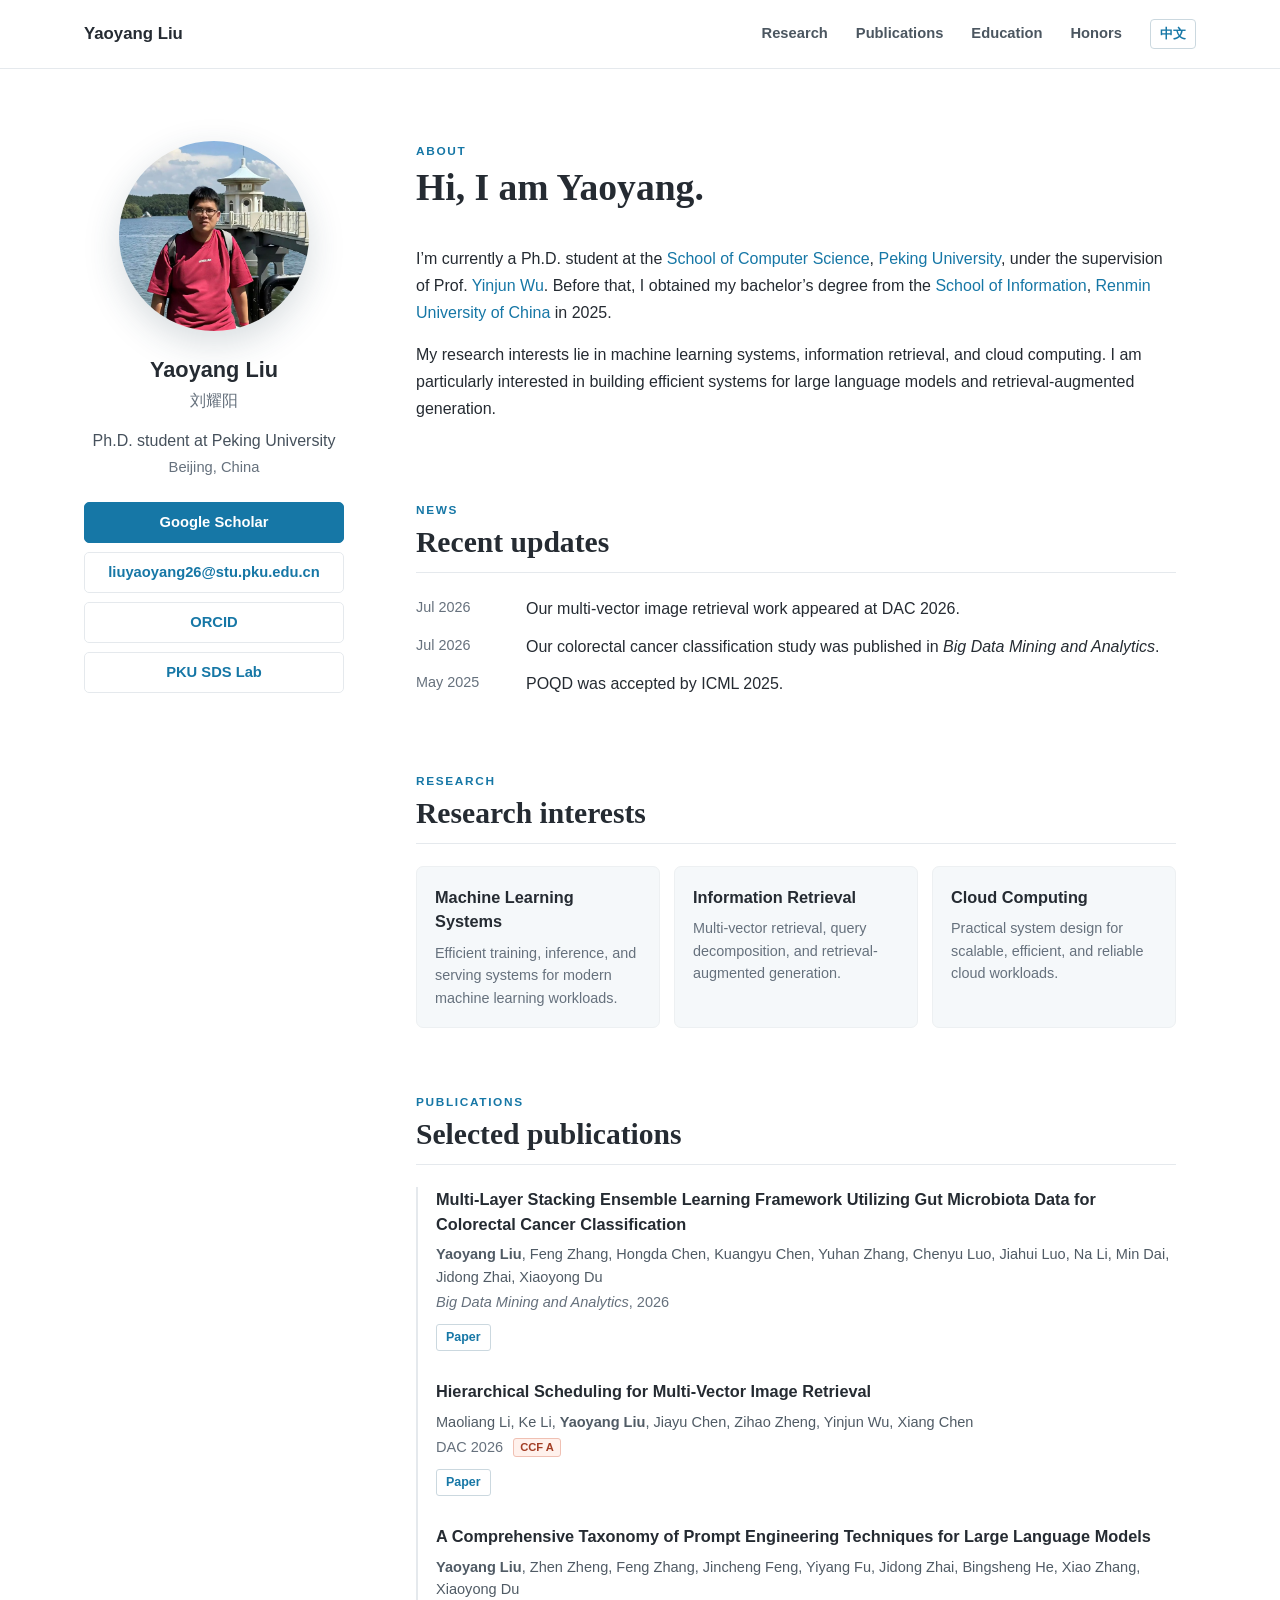
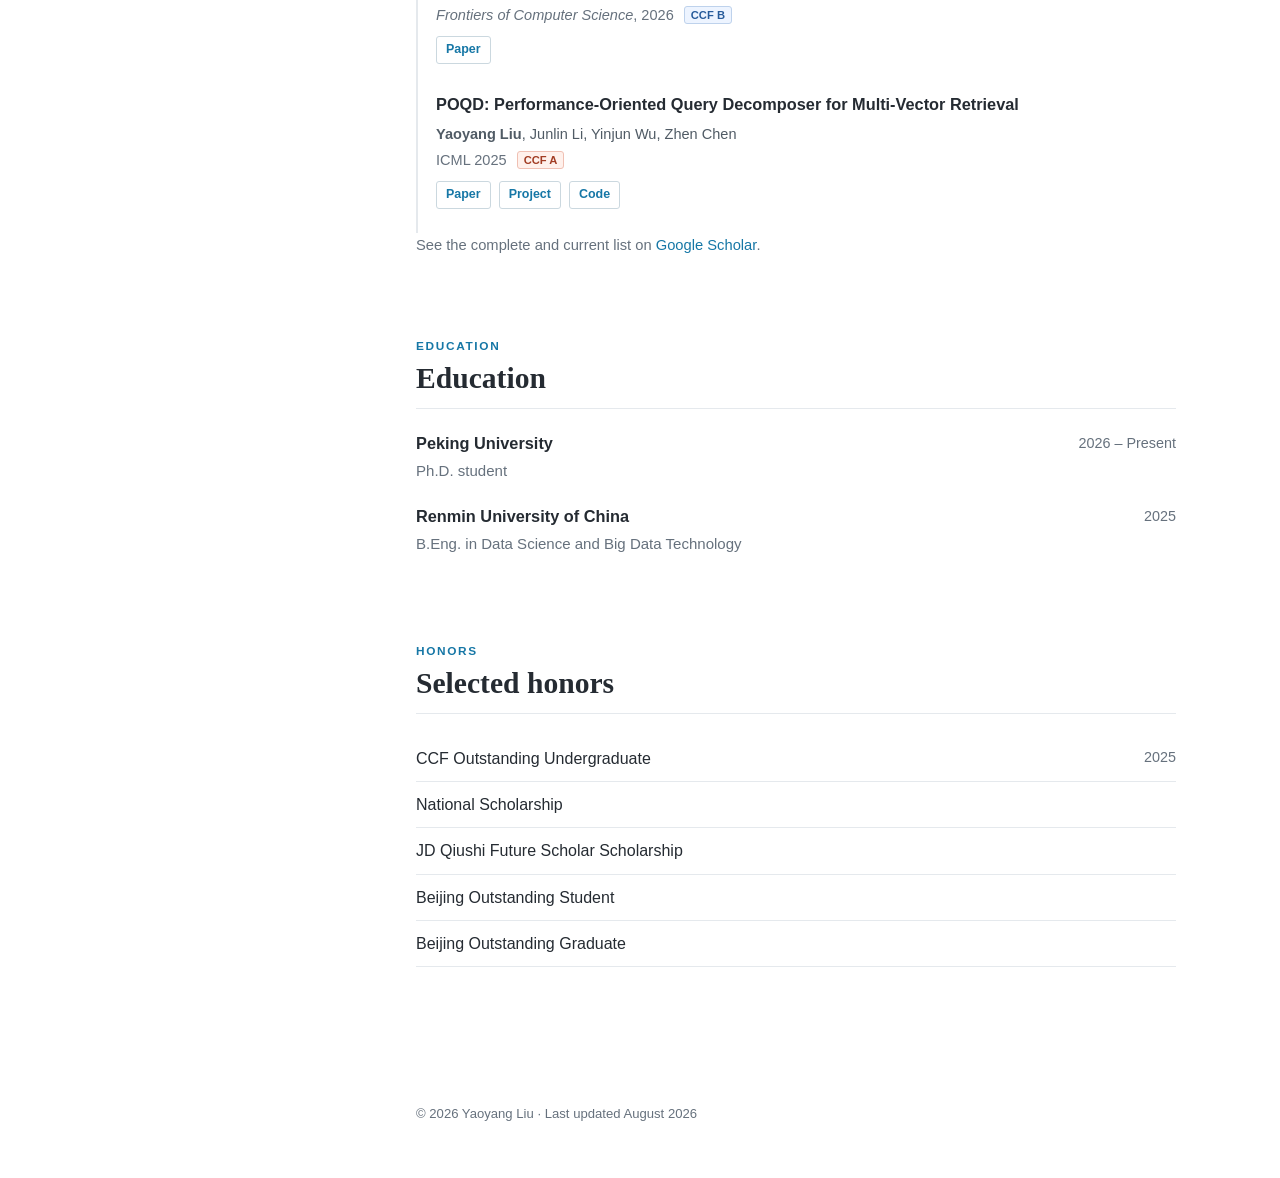
==== commit 02da10ef: "Use concise English search title" ====
--- a/index.html
+++ b/index.html
@@ -3,17 +3,17 @@
 <head>
   <meta charset="utf-8">
   <meta name="viewport" content="width=device-width, initial-scale=1">
-  <meta name="description" content="刘耀阳（Liu Yaoyang，Yaoyang Liu）是北京大学计算机学院博士研究生，研究机器学习系统、信息检索、检索增强生成和云计算。">
+  <meta name="description" content="Yaoyang Liu is a Ph.D. student at Peking University researching machine learning systems, information retrieval, retrieval-augmented generation, and cloud computing.">
   <meta name="robots" content="index, follow">
   <link rel="canonical" href="https://liuyaoyang04.github.io/">
   <meta property="og:type" content="profile">
-  <meta property="og:title" content="刘耀阳（Yaoyang Liu）｜北京大学计算机学院">
+  <meta property="og:title" content="Yaoyang Liu | ML Systems Researcher">
   <meta property="og:site_name" content="Yaoyang Liu">
-  <meta property="og:description" content="刘耀阳（Liu Yaoyang，Yaoyang Liu）是北京大学计算机学院博士研究生，研究机器学习系统、信息检索、检索增强生成和云计算。">
+  <meta property="og:description" content="Ph.D. student at Peking University researching machine learning systems, information retrieval, retrieval-augmented generation, and cloud computing.">
   <meta property="og:url" content="https://liuyaoyang04.github.io/">
   <meta property="og:image" content="https://liuyaoyang04.github.io/assets/avatar.jpeg">
   <meta name="twitter:card" content="summary">
-  <title>刘耀阳（Yaoyang Liu）｜北京大学计算机学院</title>
+  <title>Yaoyang Liu | ML Systems Researcher</title>
   <link rel="stylesheet" href="styles.css">
   <link rel="icon" href="assets/favicon.svg" type="image/svg+xml">
   <script type="application/ld+json">
@@ -21,7 +21,7 @@
     "@context": "https://schema.org",
     "@type": "WebSite",
     "name": "Yaoyang Liu",
-    "alternateName": "刘耀阳",
+    "alternateName": ["Liu Yaoyang", "liuyaoyang04.github.io"],
     "url": "https://liuyaoyang04.github.io/"
   }
   </script>
@@ -77,7 +77,8 @@
   <div class="layout">
     <aside class="profile" aria-label="Profile">
       <img class="avatar" src="assets/avatar.jpeg" alt="Portrait of Yaoyang Liu">
-      <h1>Yaoyang Liu <span lang="zh-CN">刘耀阳</span></h1>
+      <h1>Yaoyang Liu</h1>
+      <p class="alternate-name" lang="zh-CN">刘耀阳</p>
       <p class="role" data-zh="北京大学博士研究生">Ph.D. student at Peking University</p>
       <p class="location" data-zh="中国 · 北京">Beijing, China</p>
 
@@ -92,8 +93,7 @@
     <main id="main">
       <section id="about">
         <p class="eyebrow" data-zh="简介">About</p>
-        <h2 data-zh="你好，我是刘耀阳。">Hi, I am Yaoyang Liu (刘耀阳).</h2>
-        <p lang="zh-CN">刘耀阳（Liu Yaoyang，Yaoyang Liu）是北京大学计算机学院博士研究生。</p>
+        <h2 data-zh="你好，我是刘耀阳。">Hi, I am Yaoyang.</h2>
         <div data-lang="en">
           <p>
             I’m currently a Ph.D. student at the <a href="https://cs.pku.edu.cn/" target="_blank" rel="noopener">School of Computer Science</a>,
@@ -243,7 +243,7 @@
       document.querySelectorAll("[data-lang]").forEach(element => element.hidden = element.dataset.lang !== language);
       toggle.textContent = isChinese ? "EN" : "中文";
       toggle.setAttribute("aria-label", isChinese ? "Switch to English" : "切换到中文");
-      document.title = isChinese ? "刘耀阳（Yaoyang Liu）｜北京大学计算机学院" : "刘耀阳（Yaoyang Liu）｜Peking University Computer Science";
+      document.title = "Yaoyang Liu | ML Systems Researcher";
       try { localStorage.setItem("language", language); } catch {}
     }
 
--- a/styles.css
+++ b/styles.css
@@ -147,9 +147,9 @@
   line-height: 1.35;
 }
 
-.profile h1 span {
+.alternate-name {
   display: block;
-  margin-top: 3px;
+  margin: 3px 0 0;
   color: var(--muted);
   font-size: 1rem;
   font-weight: 500;
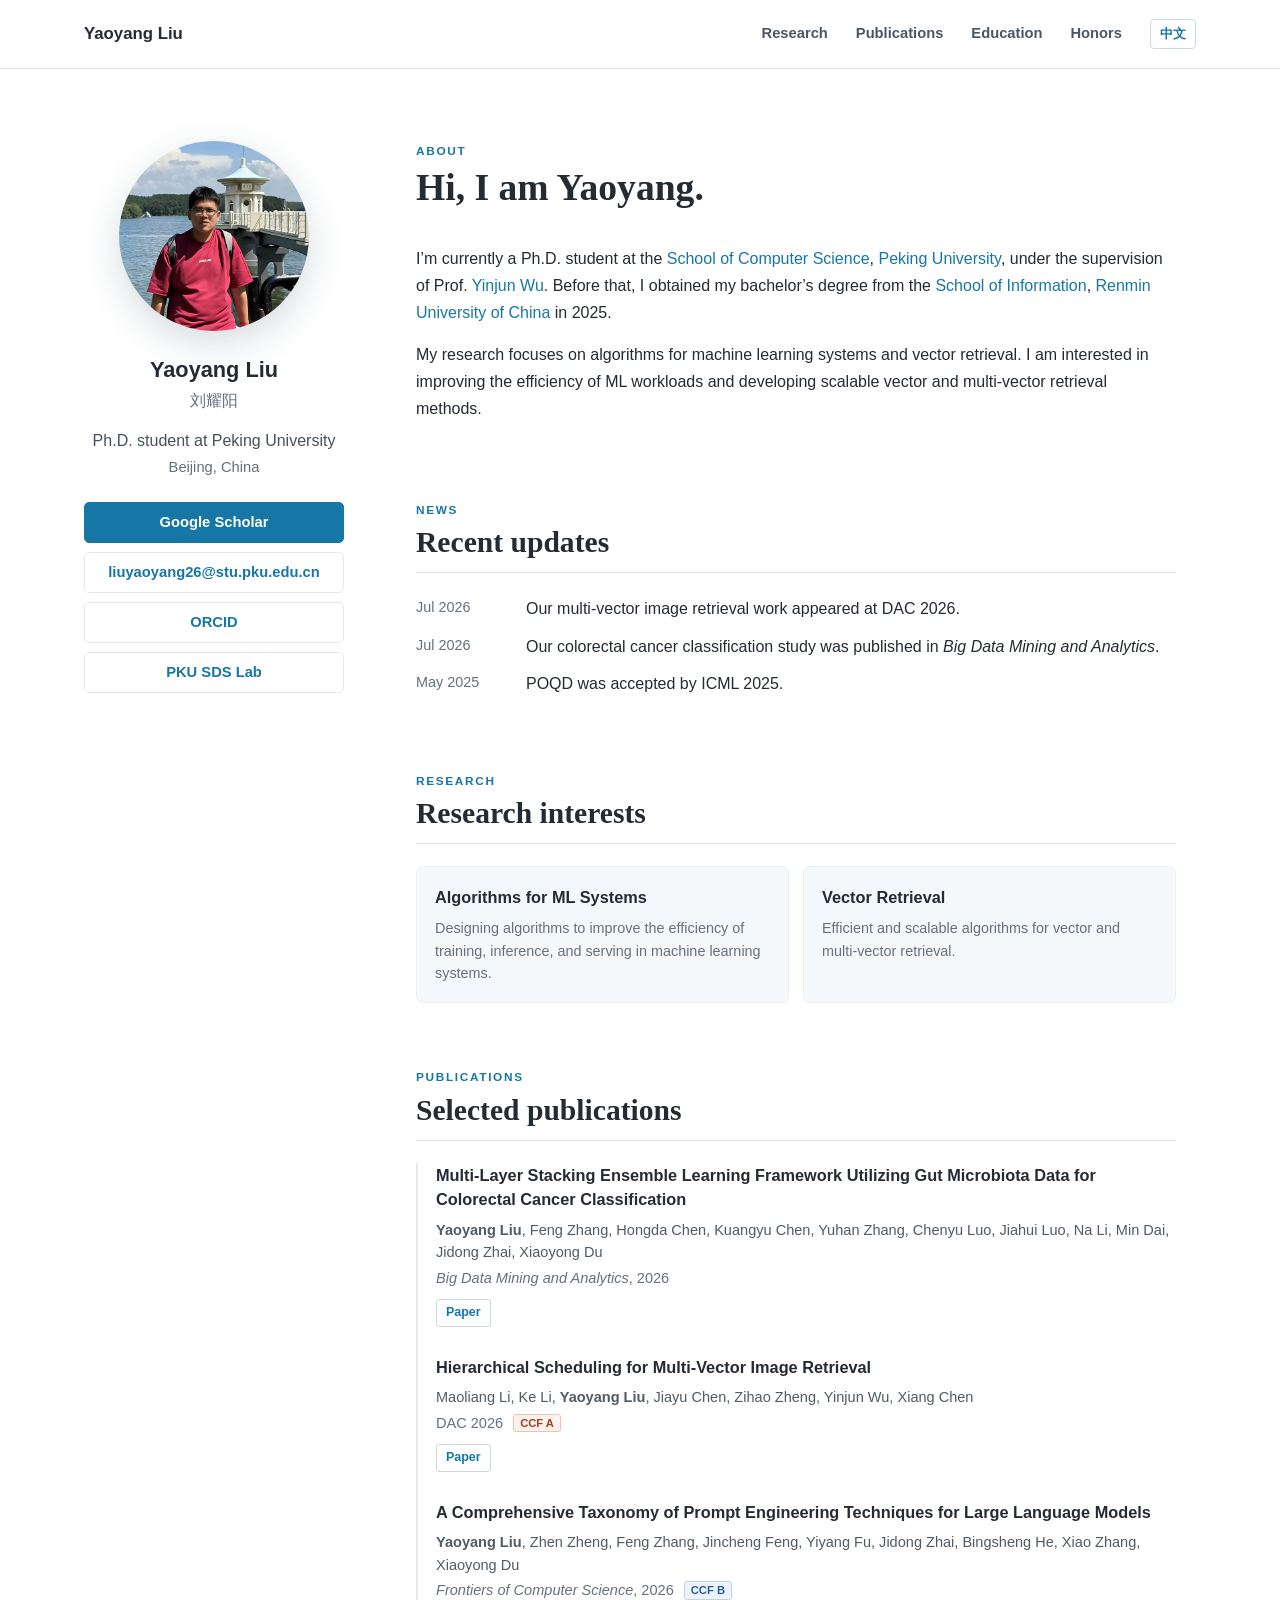
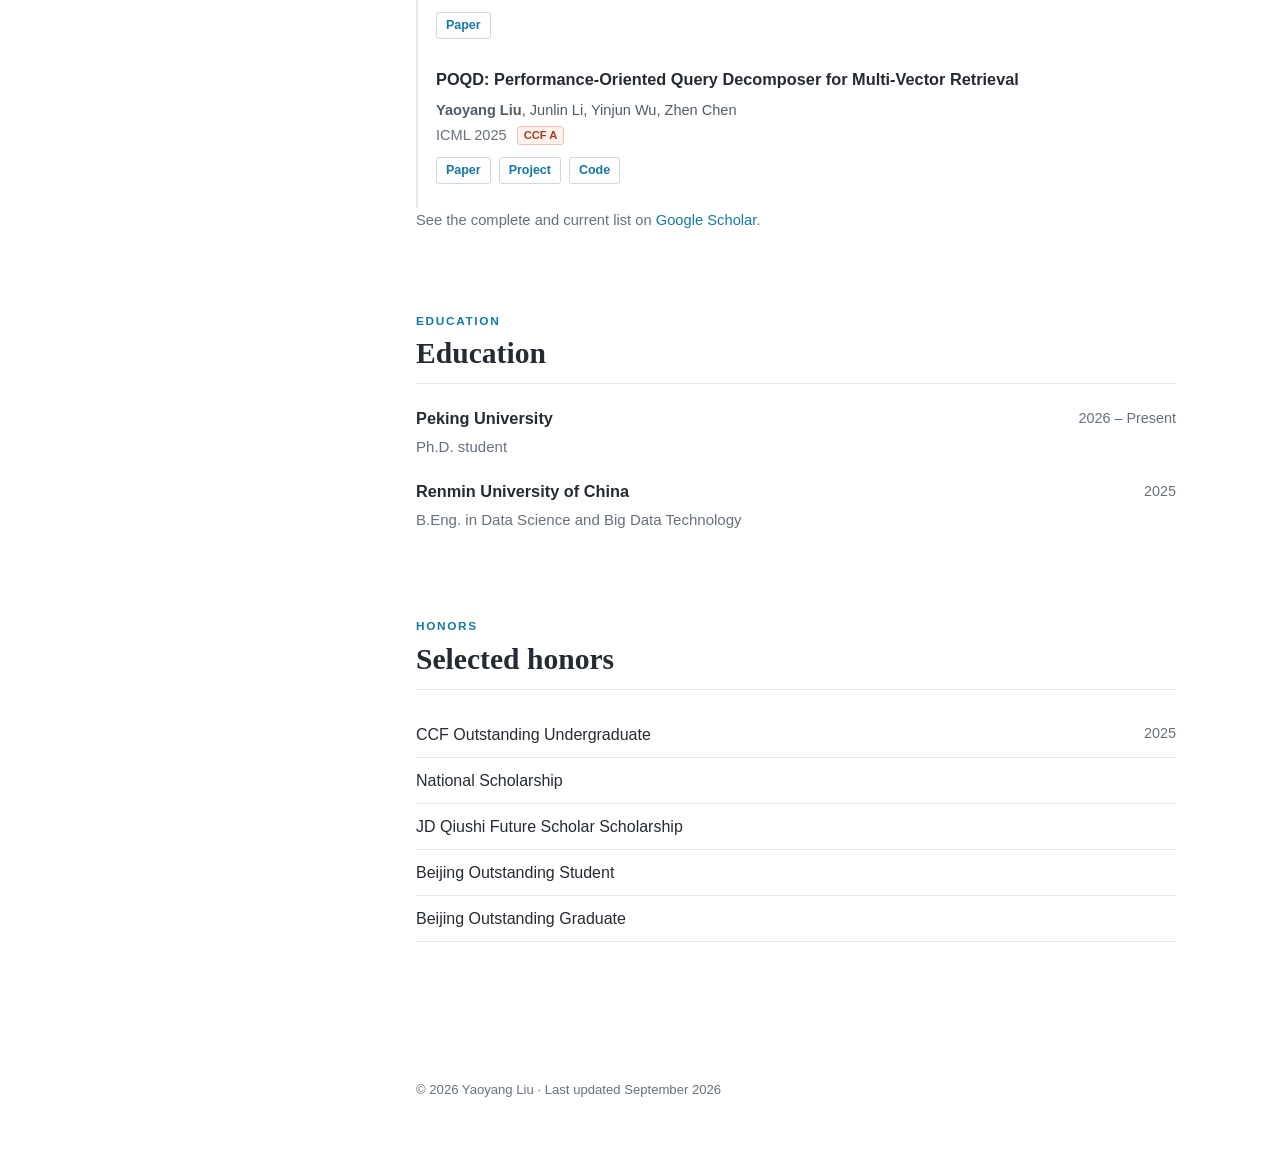
==== commit f47cfac9: "Focus research on ML systems algorithms and vector retrieval" ====
--- a/index.html
+++ b/index.html
@@ -3,17 +3,17 @@
 <head>
   <meta charset="utf-8">
   <meta name="viewport" content="width=device-width, initial-scale=1">
-  <meta name="description" content="Yaoyang Liu is a Ph.D. student at Peking University researching machine learning systems, information retrieval, retrieval-augmented generation, and cloud computing.">
+  <meta name="description" content="Yaoyang Liu is a Ph.D. student at Peking University researching algorithms for machine learning systems and vector retrieval.">
   <meta name="robots" content="index, follow">
   <link rel="canonical" href="https://liuyaoyang04.github.io/">
   <meta property="og:type" content="profile">
-  <meta property="og:title" content="Yaoyang Liu | ML Systems Researcher">
+  <meta property="og:title" content="Yaoyang Liu | Algorithms for ML Systems Researcher">
   <meta property="og:site_name" content="Yaoyang Liu">
-  <meta property="og:description" content="Ph.D. student at Peking University researching machine learning systems, information retrieval, retrieval-augmented generation, and cloud computing.">
+  <meta property="og:description" content="Ph.D. student at Peking University researching algorithms for machine learning systems and vector retrieval.">
   <meta property="og:url" content="https://liuyaoyang04.github.io/">
   <meta property="og:image" content="https://liuyaoyang04.github.io/assets/avatar.jpeg">
   <meta name="twitter:card" content="summary">
-  <title>Yaoyang Liu | ML Systems Researcher</title>
+  <title>Yaoyang Liu | Algorithms for ML Systems Researcher</title>
   <link rel="stylesheet" href="styles.css">
   <link rel="icon" href="assets/favicon.svg" type="image/svg+xml">
   <script type="application/ld+json">
@@ -30,14 +30,14 @@
     "@context": "https://schema.org",
     "@type": "ProfilePage",
     "dateCreated": "2026-08-21",
-    "dateModified": "2026-08-21",
+    "dateModified": "2026-09-07",
     "mainEntity": {
       "@type": "Person",
       "name": "Yaoyang Liu",
       "alternateName": "刘耀阳",
       "url": "https://liuyaoyang04.github.io/",
       "image": "https://liuyaoyang04.github.io/assets/avatar.jpeg",
-      "description": "Ph.D. student at Peking University, supervised by Prof. Yinjun Wu, researching machine learning systems, information retrieval, RAG, and cloud computing.",
+      "description": "Ph.D. student at Peking University, supervised by Prof. Yinjun Wu, researching algorithms for machine learning systems and vector retrieval.",
       "email": "liuyaoyang26@stu.pku.edu.cn",
       "affiliation": {
         "@type": "CollegeOrUniversity",
@@ -103,8 +103,8 @@
             <a href="https://en.ruc.edu.cn/" target="_blank" rel="noopener">Renmin University of China</a> in 2025.
           </p>
           <p>
-            My research interests lie in machine learning systems, information retrieval, and cloud computing.
-            I am particularly interested in building efficient systems for large language models and retrieval-augmented generation.
+            My research focuses on algorithms for machine learning systems and vector retrieval.
+            I am interested in improving the efficiency of ML workloads and developing scalable vector and multi-vector retrieval methods.
           </p>
         </div>
         <div data-lang="zh" hidden>
@@ -113,7 +113,7 @@
             导师为<a href="https://wuyinjun-1993.github.io/" target="_blank" rel="noopener">吴垠鋆教授</a>。
             此前，我于 2025 年在<a href="http://info.ruc.edu.cn/index.htm" target="_blank" rel="noopener">中国人民大学信息学院</a>获得学士学位。
           </p>
-          <p>我的研究兴趣包括机器学习系统、信息检索和云计算，尤其关注大语言模型与检索增强生成系统的高效设计。</p>
+          <p>我的研究聚焦于面向机器学习系统的算法与向量检索，致力于提升机器学习工作负载的效率，并探索可扩展的向量与多向量检索方法。</p>
         </div>
       </section>
 
@@ -132,16 +132,12 @@
         <h2 data-zh="研究方向">Research interests</h2>
         <div class="interest-grid">
           <article>
-            <h3 data-zh="机器学习系统">Machine Learning Systems</h3>
-            <p data-zh="面向现代机器学习工作负载的高效训练、推理与服务系统。">Efficient training, inference, and serving systems for modern machine learning workloads.</p>
-          </article>
-          <article>
-            <h3 data-zh="信息检索">Information Retrieval</h3>
-            <p data-zh="多向量检索、查询分解与检索增强生成。">Multi-vector retrieval, query decomposition, and retrieval-augmented generation.</p>
-          </article>
-          <article>
-            <h3 data-zh="云计算">Cloud Computing</h3>
-            <p data-zh="面向可扩展、高效且可靠云工作负载的实用系统设计。">Practical system design for scalable, efficient, and reliable cloud workloads.</p>
+            <h3 data-zh="面向机器学习系统的算法">Algorithms for ML Systems</h3>
+            <p data-zh="通过算法设计提升机器学习系统中训练、推理与服务的效率。">Designing algorithms to improve the efficiency of training, inference, and serving in machine learning systems.</p>
+          </article>
+          <article>
+            <h3 data-zh="向量检索">Vector Retrieval</h3>
+            <p data-zh="高效、可扩展的向量与多向量检索算法。">Efficient and scalable algorithms for vector and multi-vector retrieval.</p>
           </article>
         </div>
       </section>
@@ -230,7 +226,7 @@
   </div>
 
   <footer>
-    <p data-zh="© 2026 刘耀阳 · 最后更新于 2026 年 8 月">© 2026 Yaoyang Liu · Last updated August 2026</p>
+    <p data-zh="© 2026 刘耀阳 · 最后更新于 2026 年 9 月">© 2026 Yaoyang Liu · Last updated September 2026</p>
   </footer>
   <script>
     const toggle = document.querySelector("#language-toggle");
@@ -243,7 +239,6 @@
       document.querySelectorAll("[data-lang]").forEach(element => element.hidden = element.dataset.lang !== language);
       toggle.textContent = isChinese ? "EN" : "中文";
       toggle.setAttribute("aria-label", isChinese ? "Switch to English" : "切换到中文");
-      document.title = "Yaoyang Liu | ML Systems Researcher";
       try { localStorage.setItem("language", language); } catch {}
     }
 
--- a/styles.css
+++ b/styles.css
@@ -269,7 +269,7 @@
 
 .interest-grid {
   display: grid;
-  grid-template-columns: repeat(3, 1fr);
+  grid-template-columns: repeat(2, 1fr);
   gap: 14px;
 }
 
